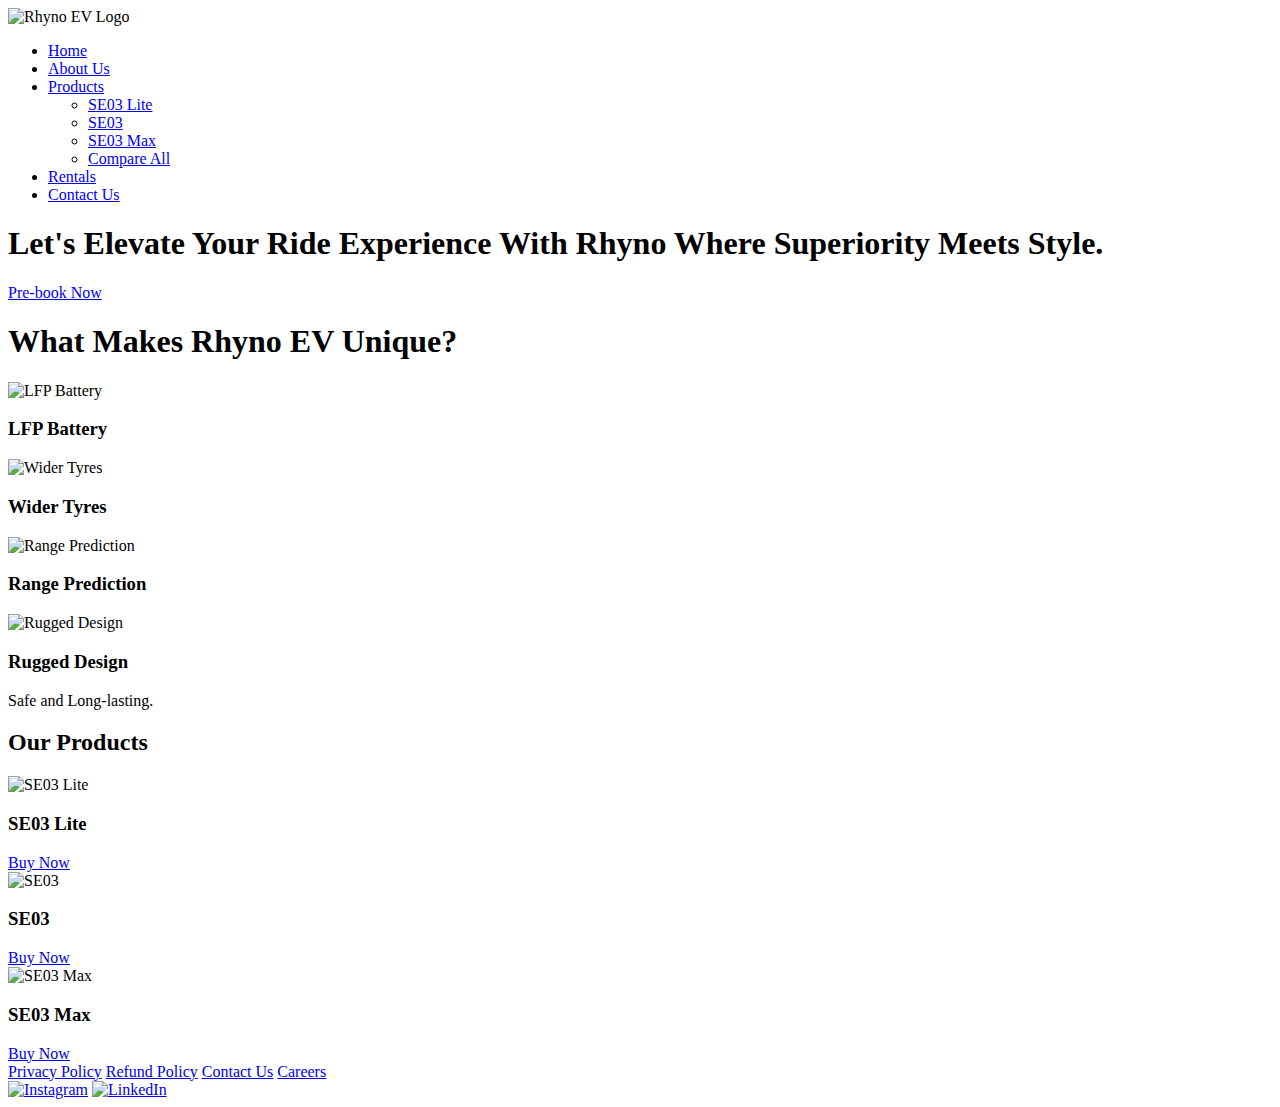
==== index.html @ eeda2440 "Create index.html" ====
<!DOCTYPE html>
<html lang="en">
<head>
    <meta charset="UTF-8">
    <meta name="viewport" content="width=device-width, initial-scale=1.0">
    <title>Rhyno EV - Elevate Your Ride</title>
    <link rel="stylesheet" href="./style.css">
</head>
<body>
    <header>
        <nav>
            <div class="logo">
                <img src="./logo.png" alt="Rhyno EV Logo">
            </div>
            <ul class="nav-links">
                <li><a href="./index.html" target="_self">Home</a></li>
                <li><a href="./AboutUs.html" target="_self">About Us</a></li>
                <li><a href="#" target="_self">Products</a>
                    <ul class="dropdown">
                        <li><a href="./Product1.html" target="_self">SE03 Lite</a></li>
                        <li><a href="./Product2.html" target="_self">SE03</a></li>
                        <li><a href="./Product3.html" target="_self">SE03 Max</a></li>
                        <li><a href="./Compare.html" target="_self">Compare All</a></li>
                    </ul>
                </li>
                <li><a href="./Rentals.html">Rentals</a></li>
                <li><a href="./ContactUs.html" target="_self">Contact Us</a></li>
               </ul>
        </nav>
    </header>

    <section class="hero">
        <h1>Let's Elevate Your Ride Experience With Rhyno  Where Superiority Meets <span id="changing-word">Style</span>.</h1>
        <a href="#" class="option">Pre-book Now</a>
    </section>
    <section class="usp-carousel">
        <h1>What  Makes Rhyno EV Unique?</h1>

        <div class="carousel-big">
            <div class="carousel">
                <div class="carousel-item">
                    <img src="battery.jpg" alt="LFP Battery">
                    <h3>LFP Battery</h3>
                </div>
                <div class="carousel-item">
                    <img src="tyres.jpg" alt="Wider Tyres">
                    <h3>Wider Tyres</h3>
                </div>
                <div class="carousel-item">
                    <img src="range.jpg" alt="Range Prediction">
                    <h3>Range Prediction</h3>
                </div>
                <div class="carousel-item">
                    <img src="design.jpg" alt="Rugged Design">
                    <h3>Rugged Design</h3>
                </div>
            </div>
            <div class="description-box">
                <p class="description">Safe and Long-lasting.</p>
            </div>
        </div>
    </section>
<section class="products">
        <h2>Our Products</h2>
        <div class="product">
            <img src="se03-lite.png" alt="SE03 Lite">
            <h3>SE03 Lite</h3>
            <a href="#" class="option">Buy Now</a>
        </div>
        <div class="product">
            <img src="se03.png" alt="SE03">
            <h3>SE03</h3>
            <a href="#" class="option">Buy Now</a>
        </div>
        <div class="product">
            <img src="se03-max.png" alt="SE03 Max">
            <h3>SE03 Max</h3>
            <a href="#" class="option">Buy Now</a>
        </div>
    </section>

    <footer>
        <div class="footer-links">
            <a href="#">Privacy Policy</a>
            <a href="#">Refund Policy</a>
            <a href="#">Contact Us</a>
            <a href="#">Careers</a>
            <div class="social-icons">
                <a href="#"><img src="./inslogo.png" alt="Instagram"></a>
                <a href="#"><img src="./linlogo1.webp" alt="LinkedIn"></a>
            </div>
        </div>
    </footer>

    <script src="script.js"></script>
</body>
</html>
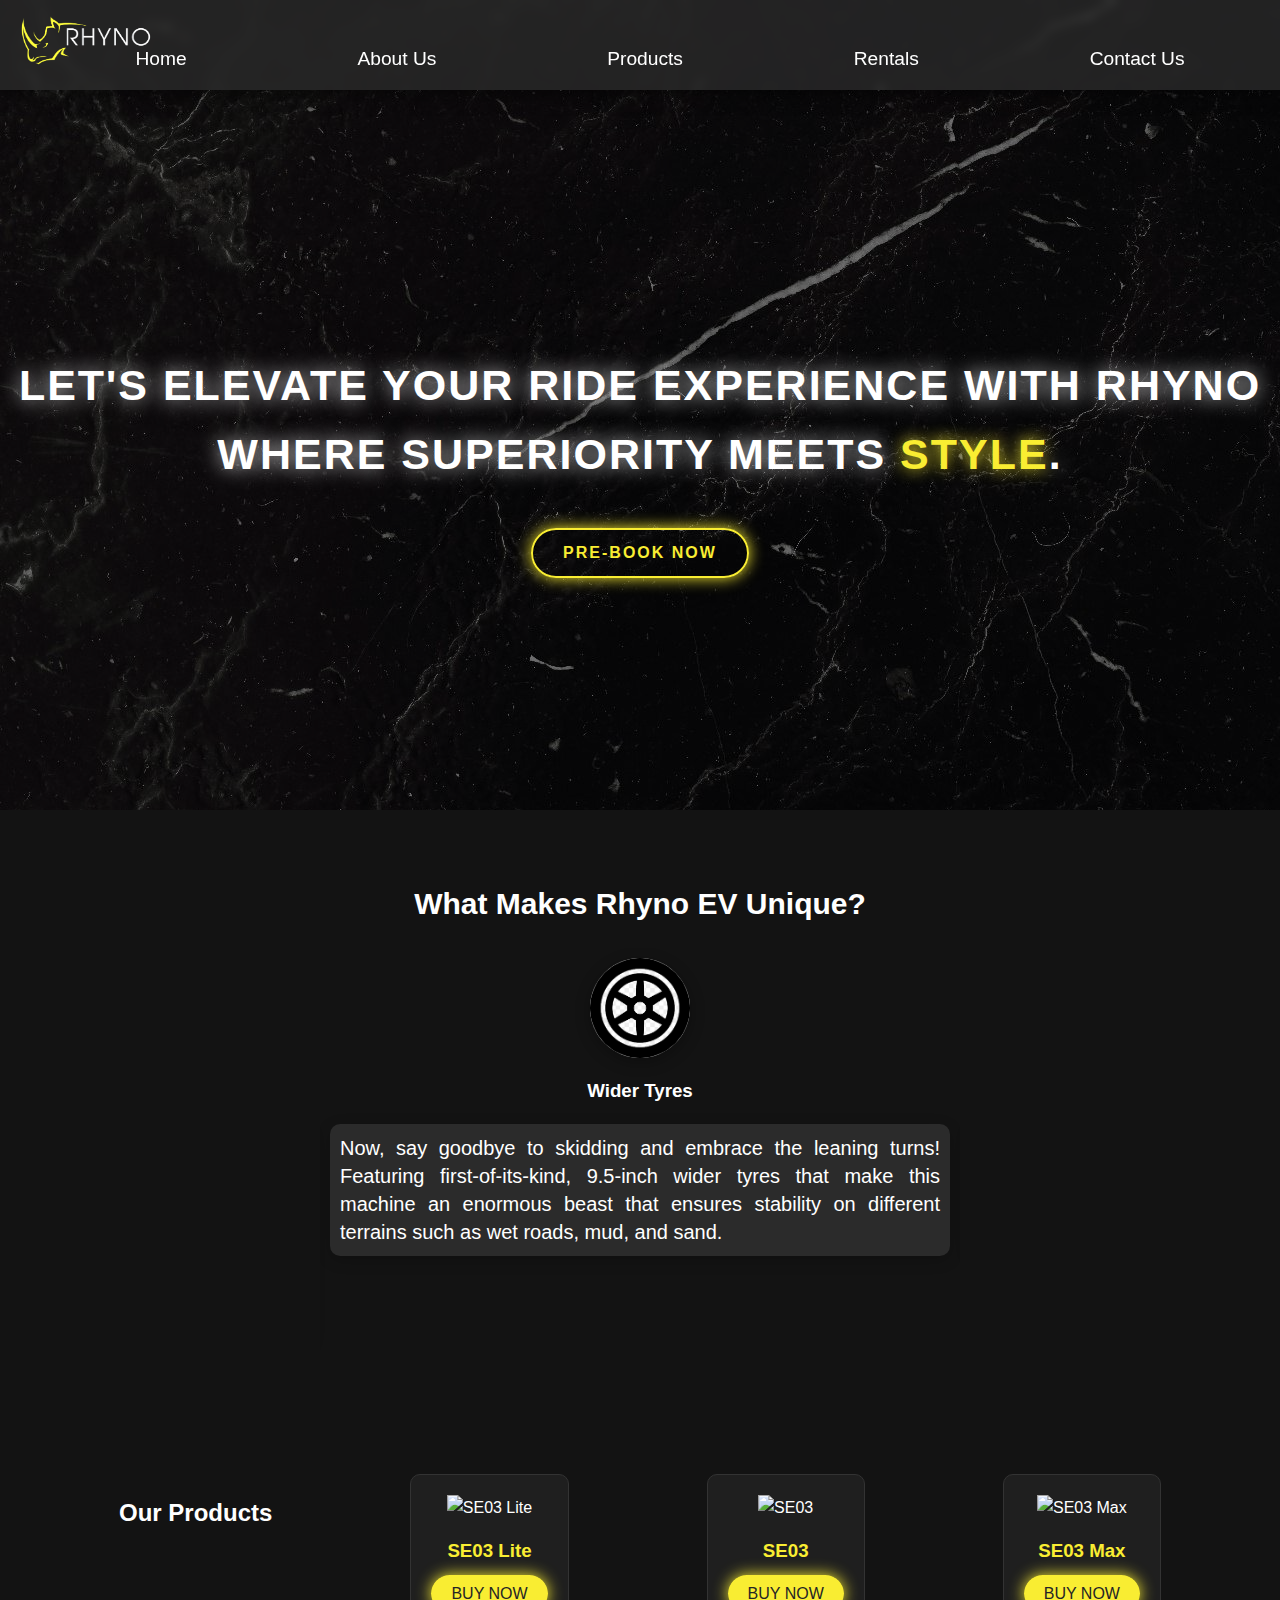
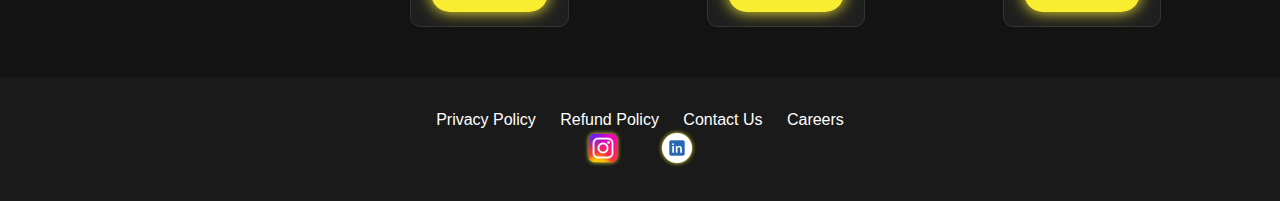
==== commit 83b28459: "Update index.html" ====
--- a/index.html
+++ b/index.html
@@ -5,6 +5,11 @@
     <meta name="viewport" content="width=device-width, initial-scale=1.0">
     <title>Rhyno EV - Elevate Your Ride</title>
     <link rel="stylesheet" href="./style.css">
+    <style>
+        header {
+            height: 70px; 
+        }
+    </style>
 </head>
 <body>
     <header>
@@ -25,7 +30,7 @@
                 </li>
                 <li><a href="./Rentals.html">Rentals</a></li>
                 <li><a href="./ContactUs.html" target="_self">Contact Us</a></li>
-               </ul>
+            </ul>
         </nav>
     </header>
 
@@ -33,49 +38,79 @@
         <h1>Let's Elevate Your Ride Experience With Rhyno  Where Superiority Meets <span id="changing-word">Style</span>.</h1>
         <a href="#" class="option">Pre-book Now</a>
     </section>
+
     <section class="usp-carousel">
-        <h1>What  Makes Rhyno EV Unique?</h1>
-
+        <h1>What Makes Rhyno EV Unique?</h1>
         <div class="carousel-big">
             <div class="carousel">
                 <div class="carousel-item">
-                    <img src="battery.jpg" alt="LFP Battery">
+                    <img src="./battery.png" alt="LFP Battery" style="filter: brightness(0) invert(1);">
                     <h3>LFP Battery</h3>
+                    <p class="carousel-description">
+                 Rhyno is equipped with Lithium Iron Phosphate (LFP) batteries,
+renowned for their safety features—eliminating the risk of fire associated with other
+Lithium batteries. These batteries boast a broader temperature range, ideal for the
+diverse Indian climate. Our technology enhances Rhyno's longevity, complemented
+by an Active Balancing Smart Battery Management System (BMS) for extended life
+and reduced maintenance. Each battery undergoes rigorous waterproofing tests
+according to IP76 standards. But it doesn't stop there—our technology goes the extra
+mile in ensuring the battery's lasting durability. Connect with us to discover the
+thoughtful engineering behind our batteries!
+                    </p>
                 </div>
                 <div class="carousel-item">
-                    <img src="tyres.jpg" alt="Wider Tyres">
+                    <img src="./tyre.png" alt="Wider Tyres" style="border-radius: 100%;">
                     <h3>Wider Tyres</h3>
+                    <p class="carousel-description">
+                        Now, say goodbye to skidding and embrace the leaning turns!
+Featuring first-of-its-kind, 9.5-inch wider tyres that make this machine an enormous
+beast that ensures stability on different terrains such as wet roads, mud, and sand.
+ </p>
                 </div>
                 <div class="carousel-item">
-                    <img src="range.jpg" alt="Range Prediction">
+                    <img src="./speed.png" alt="Range Prediction" style="filter: brightness(0) invert(1);">
                     <h3>Range Prediction</h3>
+                    <p class="carousel-description">
+                        : Many budget-friendly electric scooters overlook this crucial
+                        feature, causing riders to experience range anxiety. With Rhyno, you can ride with
+                        peace of mind, thanks to the scooter providing precise information about the
+                        remaining battery</p>
                 </div>
                 <div class="carousel-item">
-                    <img src="design.jpg" alt="Rugged Design">
-                    <h3>Rugged Design</h3>
+                    <img src="./range.png" alt="Extraordinary" style="filter: invert(1); width: 140px; height: 130px;">
+                    <h3>Extraordinary Experience</h3>
+                    <p class="carousel-description">
+                        Rhyno is more than just a mode of transportation. It is
+                        an experience of sheer comfort and style! A seamless fusion of minimalism,
+                        sophistication, and a touch of masculinity!
+                    </p>
                 </div>
-            </div>
-            <div class="description-box">
-                <p class="description">Safe and Long-lasting.</p>
+                <div class="carousel-item">
+                    <h3>Rugged and Simple Design</h3>
+                    <p class="carousel-description">
+                        We’ve had enough of the EVs looking and feeling like fragile plastic toys...
+                    </p>
+                </div>
             </div>
         </div>
     </section>
-<section class="products">
+
+    <section class="products">
         <h2>Our Products</h2>
         <div class="product">
-            <img src="se03-lite.png" alt="SE03 Lite">
+            <img src="./bike.png" alt="SE03 Lite">
             <h3>SE03 Lite</h3>
-            <a href="#" class="option">Buy Now</a>
+            <a href="./Product1.html" class="option" target="_self">Buy Now</a>
         </div>
         <div class="product">
-            <img src="se03.png" alt="SE03">
+            <img src="./bike.png" alt="SE03">
             <h3>SE03</h3>
-            <a href="#" class="option">Buy Now</a>
+            <a href="./Product2.html" class="option" target="_self">Buy Now</a>
         </div>
         <div class="product">
-            <img src="se03-max.png" alt="SE03 Max">
+            <img src="./bike.png" alt="SE03 Max">
             <h3>SE03 Max</h3>
-            <a href="#" class="option">Buy Now</a>
+            <a href="./Product3.html" class="option" target="_self">Buy Now</a>
         </div>
     </section>
 
--- a/style.css
+++ b/style.css
@@ -0,0 +1,331 @@
+body {
+  background-image: url("./bg rhyno.jpg");
+  font-family: 'Poppins', sans-serif; 
+  margin: 0;
+  padding: 0;
+  background-color: #131313; 
+  color: #FFFFFF; 
+  line-height: 1.6;
+  scroll-behavior: smooth;
+}
+
+header {
+  background-color: rgba(37, 37, 37, 0.9); 
+  padding: 10px;
+  backdrop-filter: blur(5px); 
+  box-shadow: 0px 4px 15px rgba(0, 0, 0, 0.5);
+  position: sticky;
+  top: 0;
+  z-index: 1000;
+}
+
+.logo img {
+  height:60px;
+  width: 150px;
+  filter: brightness(1.2); 
+}
+
+nav ul {
+  display: flex;
+  list-style: none;
+  justify-content: space-around;
+  align-items: center;
+}
+nav ul li {
+  position: relative; 
+  bottom:50px;
+}
+nav ul li a{
+  color: #FFFFFF;
+  text-decoration: none;
+  font-size: larger;
+}
+
+nav ul li ul.dropdown {
+  display: none;
+  position: absolute;
+  top: 110%; 
+  left: 0;
+  background-color: #2C2A2A;
+  list-style: none;
+  padding: 10px 0;
+  border-radius: 5px;
+  min-width: 150px; 
+  z-index: 1000; 
+}
+
+nav ul li {
+  position: relative; 
+}
+
+nav ul li ul.dropdown {
+  position: absolute; 
+  top: 100%; 
+  left: 0;
+  display: none; 
+  background-color: transparent; 
+  z-index: 1000;
+  width: 180px; 
+  padding: 0; 
+}
+
+
+nav ul li ul.dropdown li {
+  list-style: none;
+  width: 100%; 
+}
+
+
+nav ul li ul.dropdown li a {
+  color: #FFF;
+  padding: 10px 10px; 
+  display: block;
+  white-space: nowrap; 
+  background-color: #333; 
+  text-align: left; 
+}
+
+
+nav ul li ul.dropdown li a:hover {
+  background-color: #F9ED32;
+  color: #131313;
+}
+
+
+nav ul li:hover ul.dropdown {
+  display: block; 
+}
+
+
+nav ul li ul.dropdown li:last-child {
+  position: relative;
+  z-index: 1001;
+}
+
+
+.hero {
+  background: url('hero-bg.jpg') no-repeat center center/cover;
+  height: 80vh;
+  display: flex;
+  flex-direction: column;
+  justify-content: center;
+  align-items: center;
+  text-align: center;
+  position: relative;
+  z-index: 1;
+}
+
+.hero::before {
+  content: "";
+  position: absolute;
+  top: 0;
+  left: 0;
+  width: 100%;
+  height: 100%;
+  background: rgba(0, 0, 0, 0.5); 
+  z-index: -1;
+}
+
+.hero h1 {
+  font-size: 43px;
+  font-weight: 700;
+  text-transform: uppercase;
+  letter-spacing: 2px;
+  text-shadow: 0px 0px 20px rgba(255, 255, 255, 0.8);
+  margin-bottom: 20px;
+}
+
+.hero span {
+  color: #F9ED32;
+  text-shadow: 0px 0px 15px #F9ED32;
+}
+
+.hero .option {
+  background-color: transparent;
+  border: 2px solid #F9ED32;
+  padding: 10px 30px;
+  text-decoration: none;
+  color: #F9ED32;
+  font-weight: bold;
+  margin-top: 20px;
+  border-radius: 30px;
+  text-transform: uppercase;
+  letter-spacing: 2px;
+  transition: all 0.4s ease;
+  box-shadow: 0px 0px 15px #F9ED32;
+}
+
+.hero .option:hover {
+  background-color: #F9ED32;
+  color: #131313;
+  box-shadow: 0px 0px 25px #F9ED32;
+}
+
+.usp-carousel {
+  background-color: #131313;
+  display: flex;
+  flex-direction: column;
+  align-items: center;
+  padding: 50px 0;
+}
+
+.usp-carousel h1 {
+  margin-bottom: 20px; 
+  font-size: 30px;
+  text-align: center;
+  font-weight: 600;
+}
+
+.carousel-big {
+  width: 50%; 
+ margin: 0 auto; 
+  overflow: hidden; 
+  position: relative;
+}
+
+.carousel {
+  display: flex;
+  transition: transform 0.5s ease-in-out; 
+  width: 500%;
+}
+
+.carousel-item {
+  width: 20%; 
+  text-align: center;
+  padding: 10px;
+  box-sizing: border-box;
+  transition: transform 0.3s ease, box-shadow 0.3s ease;
+  position: relative;
+}
+
+.carousel-item img {
+    width: 100px;
+    height: 100px;
+    border-radius: 32px;
+    box-shadow: 0 4px 15px rgba(0, 0, 0, 0.3); 
+   
+}
+
+
+.carousel-item h3 {
+  margin-top: 10px;
+  color: white;
+}
+.carousel-item p{
+  font-size: 20px;
+}
+
+.carousel-description {
+  color: white;
+  font-size: 14px;
+  margin-top: 10px;
+  text-align: justify;
+  line-height: 1.4;
+  padding: 10px;
+  background-color: rgba(255, 255, 255, 0.1);
+  border-radius: 10px;
+  box-shadow: 0 4px 15px rgba(0, 0, 0, 0.2); 
+  max-height: 200px; 
+  overflow-y: auto; 
+}
+
+.carousel-item:hover .carousel-description {
+  box-shadow: 0 8px 30px rgba(255, 255, 255, 0.3); 
+}
+
+
+
+.products {
+  display: flex;
+  justify-content: space-around;
+  padding: 50px;
+  background-color: #131313;
+}
+
+.product {
+  text-align: center;
+  border: 1px solid #333;
+  padding: 20px;
+  border-radius: 10px;
+  background: rgba(255, 255, 255, 0.05); 
+  transition: transform 0.3s ease, box-shadow 0.3s ease;
+}
+
+.product img {
+  width: 150px;
+  transition: transform 0.3s ease;
+}
+
+.product:hover {
+  transform: translateY(-10px);
+  box-shadow: 0px 10px 30px rgba(0, 0, 0, 0.8);
+}
+
+.product:hover img {
+  transform: scale(1.1);
+}
+
+.product h3 {
+  margin: 15px 0;
+  color: #F9ED32; 
+}
+
+.product .option {
+  background-color: #F9ED32;
+  color: #252525;
+  border-radius: 30px;
+  padding: 10px 20px;
+  text-transform: uppercase;
+  text-decoration: none;
+  transition: all 0.4s ease;
+  box-shadow: 0px 0px 15px #F9ED32;
+}
+
+.product .option:hover {
+  background-color: #FFFFFF;
+  color: #252525;
+  box-shadow: 0px 0px 25px #F9ED32;
+}
+
+.footer-links {
+  background-color: #1A1A1A;
+  padding: 30px;
+  text-align: center;
+  color: white;
+}
+
+.footer-links a {
+  color: white;
+  margin: 0 10px;
+  text-decoration: none;
+  transition: color 0.3s ease;
+}
+
+.footer-links a:hover {
+  color: #F9ED32;
+}
+
+.social-icons img {
+  width: 30px;
+  margin: 0 10px;
+  filter: drop-shadow(0px 0px 2px #F9ED32); 
+}
+
+::-webkit-scrollbar {
+  width: 12px; 
+}
+
+::-webkit-scrollbar-track {
+  background: #252525; 
+  border-radius: 10px; 
+}
+
+::-webkit-scrollbar-thumb {
+  background-color: #F9ED32; 
+  border-radius: 10px; 
+  border: 2px solid #131313;
+}
+
+::-webkit-scrollbar-thumb:hover {
+  background-color: #FFF225; 
+}
